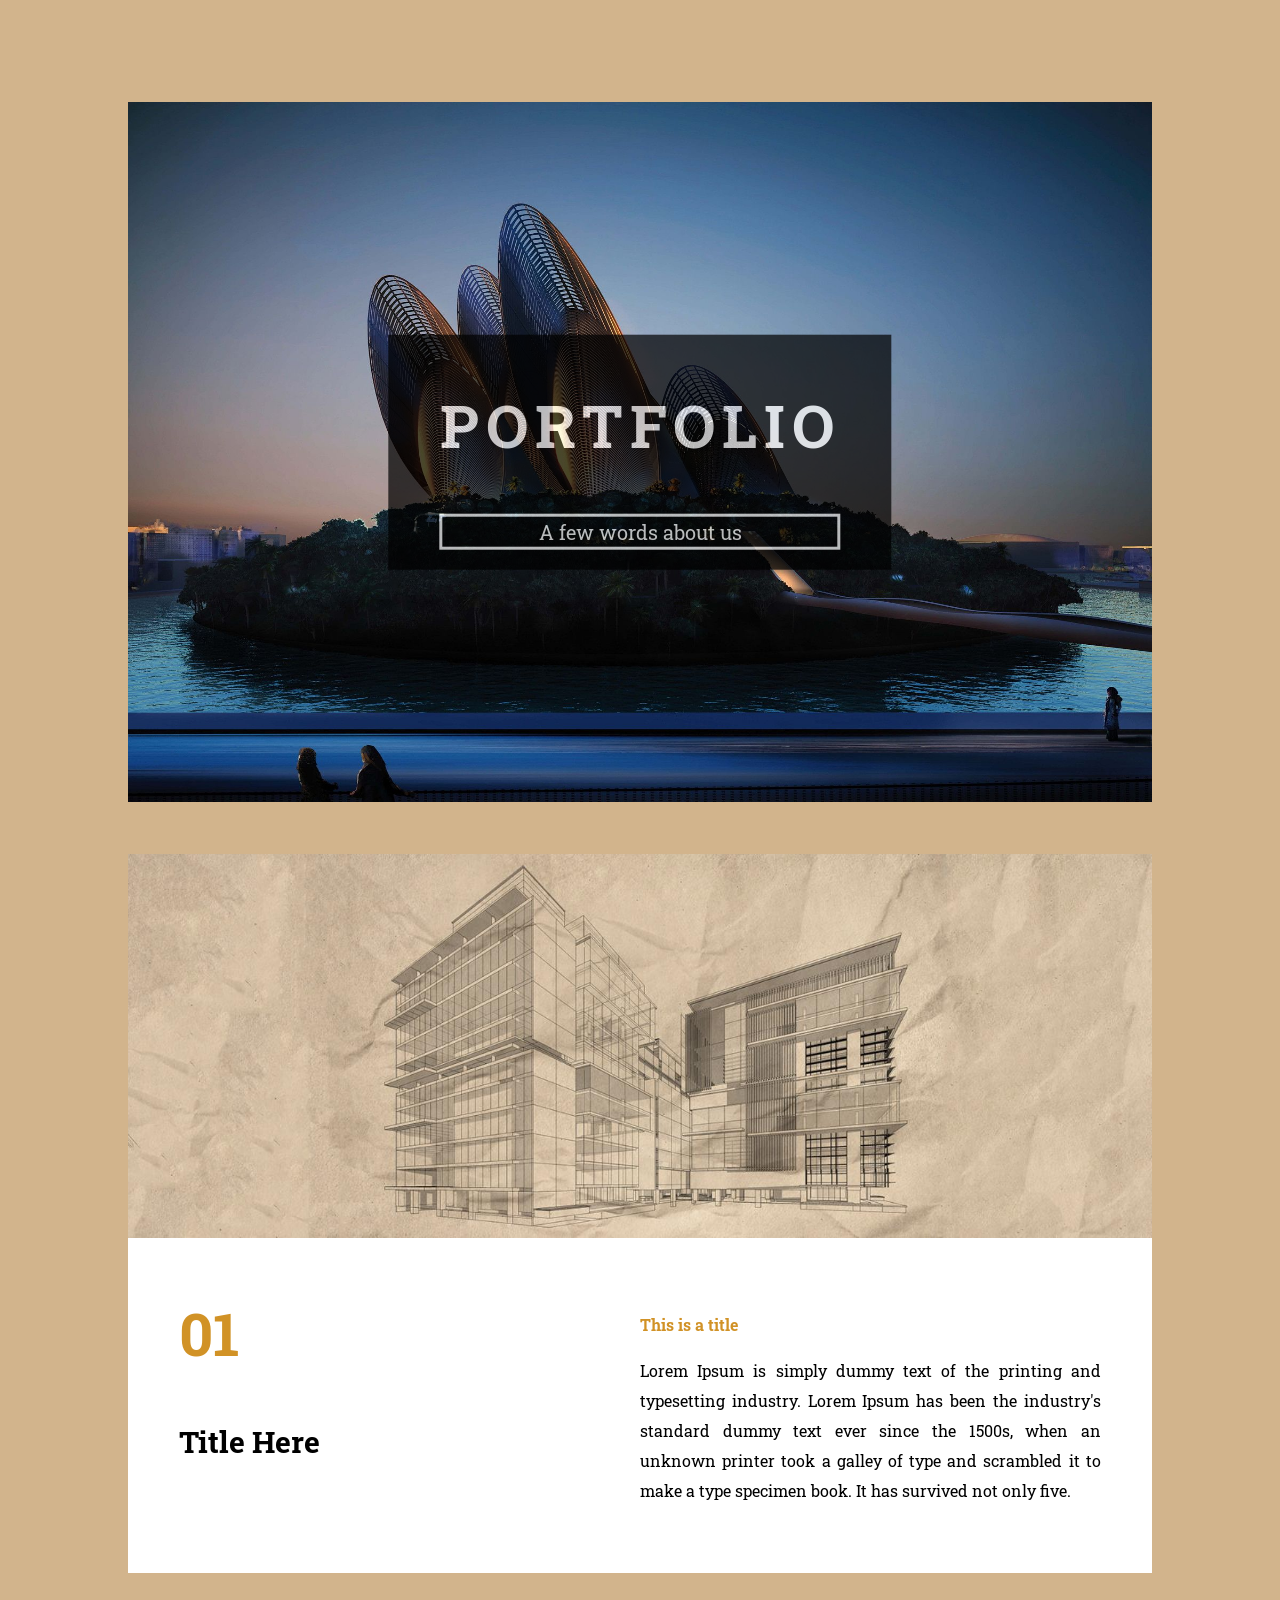
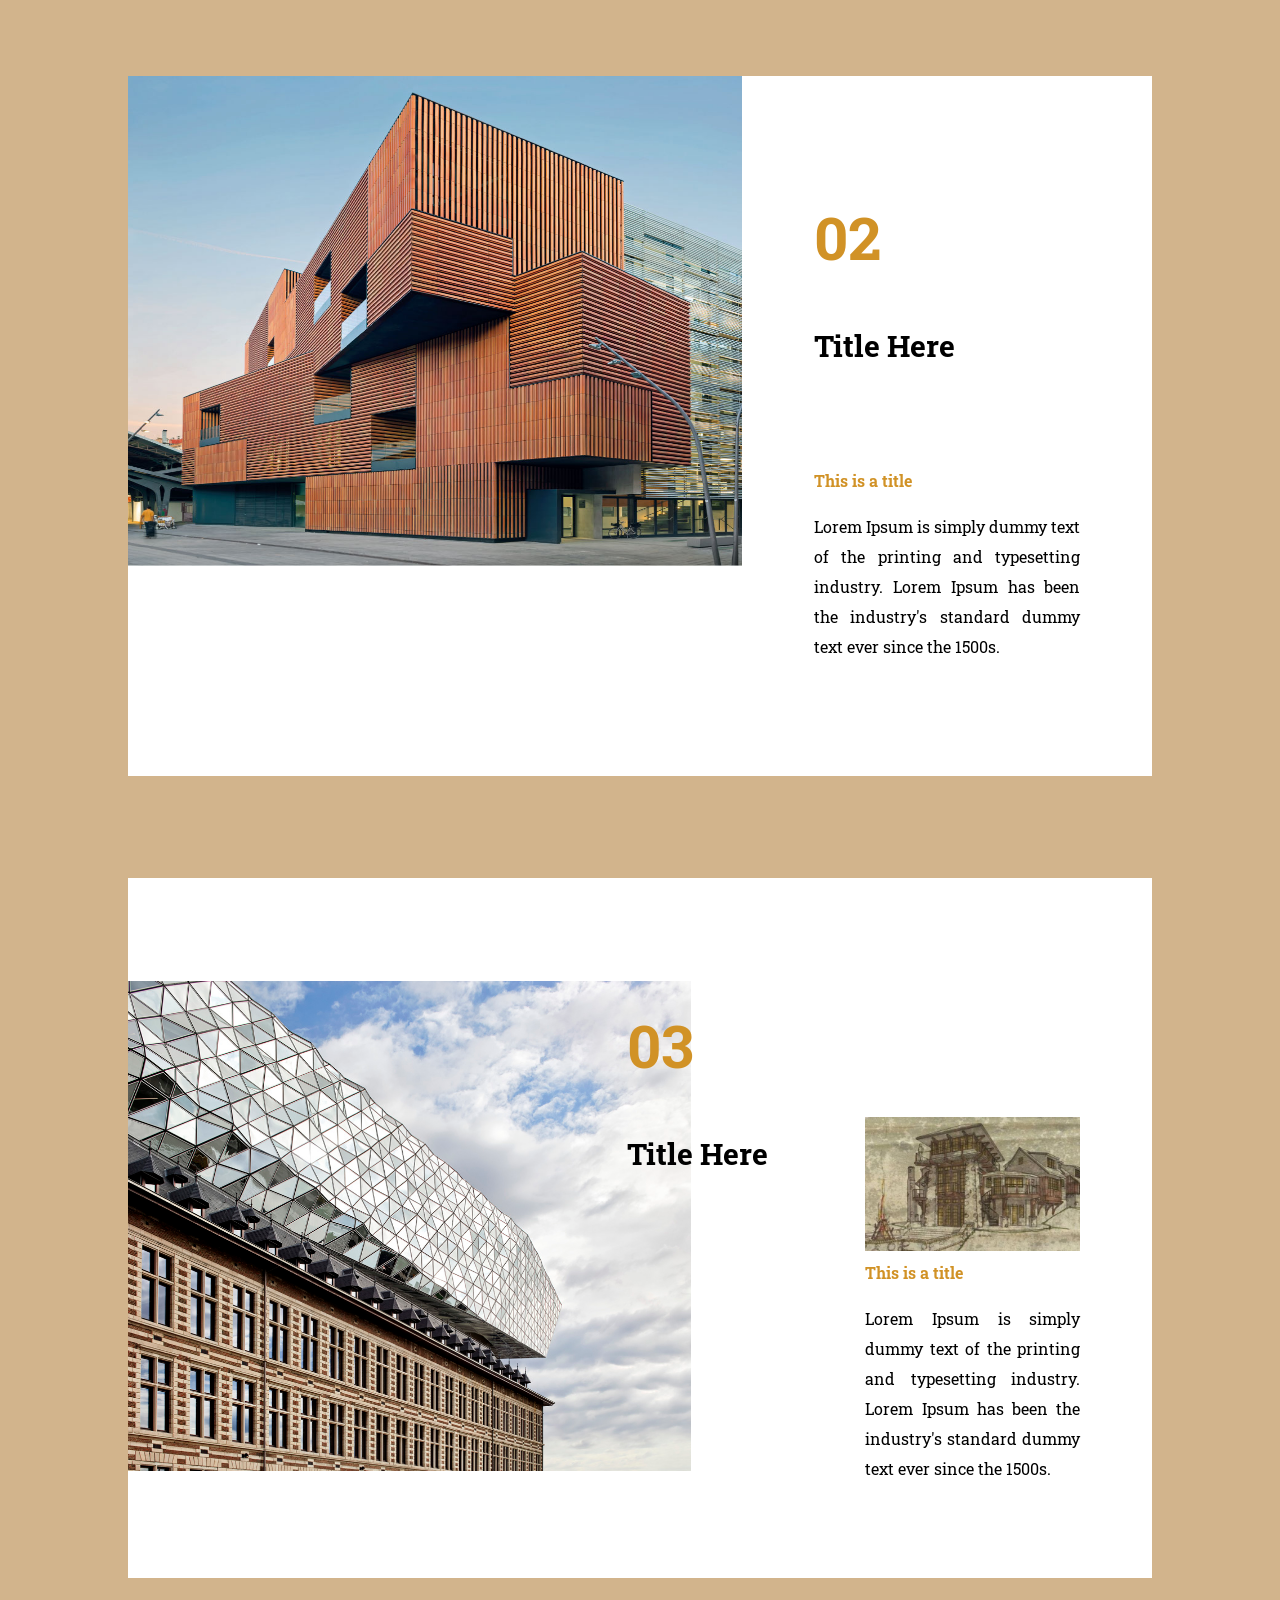
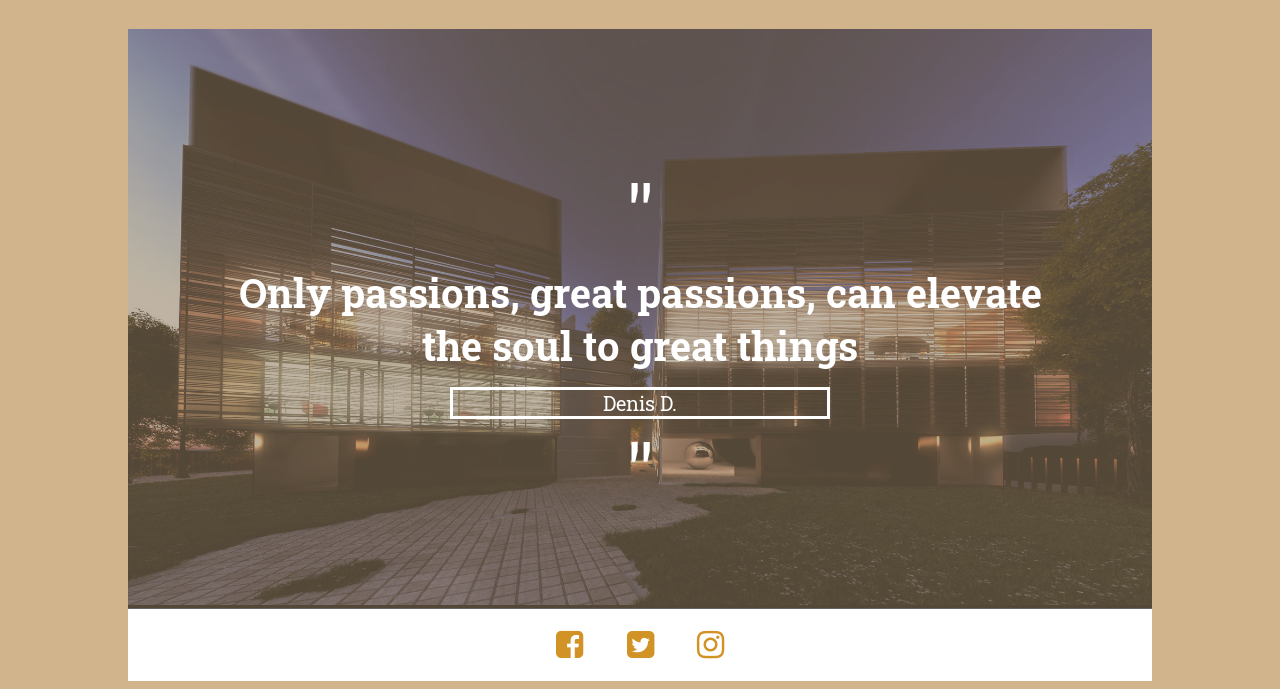
==== Ejercicios/practica/index.html @ f183c360 "Primer commit" ====
<!DOCTYPE html>
<html>
	<head>
		<link rel="stylesheet" href="styles.css">
		<link href="https://fonts.googleapis.com/css?family=Roboto+Slab&display=swap" rel="stylesheet">
		<link rel="stylesheet" href="https://cdnjs.cloudflare.com/ajax/libs/font-awesome/4.7.0/css/font-awesome.min.css">
	</head>
	<body>
		<header>
			<title>Practica</title>
		</header>
		<section>
			<div class="pag" id="secIndex">
				<img src="./img/portada2.jpg"></img>
				<div id="titIndex">
					<h1>PORTFOLIO</h1>
					<p>A few words about us</p>
				</div>
			</div>
			<div class="pag" id="sec2">
				<img src="./img/slice1.jpg"></img>
				<div id="sec2Content">
					<div id="sec2Title">
						<h2>01</h2>
						<h3>Title Here</h3>
					</div>
					<div id="sec2Text">
						<h4>This is a title</h4>
						<p class="contParrafos">Lorem Ipsum is simply dummy text of the printing and typesetting industry. Lorem Ipsum has been the industry's standard dummy text ever since the 1500s, when an unknown printer took a galley of type and scrambled it to make a type specimen book. It has survived not only five. 
						</p>
					</div>
				</div>
			</div>

			<div class="pag" id="sec3">
				<img src="./img/interior.jpg"></img>
				<div id="sec3Content">
					<div id="sec3Title">
						<h2>02</h2>
						<h3>Title Here</h3>
					</div>
					<div id="sec3Text">
						<h4>This is a title</h4>
						<p class="contParrafos">Lorem Ipsum is simply dummy text of the printing and typesetting industry. Lorem Ipsum has been the industry's standard dummy text ever since the 1500s.
						</p>
					</div>
				</div>
			</div>


			<div class="pag" id="sec5">
				<img src="./img/slice4g.jpg"></img>
				<div id="sec5Title">
					<h2>03</h2>
					<h3>Title Here</h3>
				</div>
				<div id="sec5Content">
					<div id="sec5Text">
						<img src="./img/draw.jfif"></img>
						<h4>This is a title</h4>
						<p class="contParrafos">Lorem Ipsum is simply dummy text of the printing and typesetting industry. Lorem Ipsum has been the industry's standard dummy text ever since the 1500s.
						</p>
					</div>
				</div>
			</div>

		</section>
		<footer>	
			<div class="secFooter">
				<div id="imageFotContent">
					<img src="./img/footer.jpg"></img>
				</div>
				<div class="titBottom">
					<span class="bigComillas">"</span>
					<h1>Only passions, great passions, can elevate the soul to great things</h1>
					<span class="subtit">Denis D.</span>
					<br><span class="bigComillas">"</span>
				</div>
				<div id="contentIcons">
					<a href="http://www.google.es"><i class="fa fa-facebook-square fa-2x" aria-hidden="true"></i></a>
					<a href="http://www.google.es"><i class="fa fa-twitter-square fa-2x" aria-hidden="true"></i></a>
					<a href="http://www.google.es"><i class="fa fa-instagram fa-2x" aria-hidden="true"></i></a>
				</div>
			</div>
		</footer>
	</body>

</html>
---- Ejercicios/practica/styles.css ----
body{
	background-color: tan;
	margin-left: 10%;
	margin-right: 10%;
	font-family: 'Roboto Slab';
}

/*
	GENERALES

*/

.pag{
	margin-top: 5%;
	margin-bottom: 5%;
	background-color: white;
	height: 700px;
}

p{
	text-align: justify;
	line-height : 30px;
}

h2{
	color: #d19226;
	font-size: 60px;
}
h3{
	font-size: 30px;
}

h4{
	color: #d19226;
	font-size: 16px;
}

/*
	PORTADA
*/

#secIndex{
	margin-top: 10%;
	position:relative;
}

#titIndex{
	position: absolute;
	z-index: 999;
	text-align: center; 
	background-color: black;      
	padding: 0% 5% 0% 5%;
	opacity: 70%;
	transform: translate(-50%, -50%);
	left:50%;
	top: 50%;
}


#secIndex h1{
	color: white;
	font-size: 60px;
	letter-spacing: 7px;
}

#secIndex p{
	color: white;
	border: 3px solid  white;
	font-size: 20px;
	padding: 0% 2% 0% 2%;
}

#secIndex img{
	height: 100%;
	width: 100%;
}

/*
	PRIMERA PAGINA
*/

#sec2{
	background-color: white;
	height: auto;
}

#sec2 img{
	width: 100%;
	max-width:100%; 

}

#sec2Content{
	display:inline-block;
	padding: 5%;
}

#sec2Content h2{
	margin-top:0px;
}

#sec2Title{
	display:inline-block;
	width: 30%;
}

#sec2Text{
	display:inline-block;
	width: 50%;
	float:right;
}

#titIndex p{
	text-align: center;
}

/*
	SEGUNDA PAGINA
*/

#sec3{
	background-color: white;
	display:inline-block;
	height: ; 
	width: ;
}

#sec3 img{
	width: 60%;	
	height: 70%;
	display:inline-block;
	float:left;
}

#sec3Content{
	box-sizing: border-box;
	display:inline-block;
	width: 40%;
	padding: 7%;
}

#sec3Text{
	padding-top: 20%;
	float:right;
}

/*
	TERCERA PAGINA
*/

#sec5{
	background-color: white;
	display:inline-block;
}

#sec5 img{
	margin-top: 10%;
	width: 55%;	
	height: 70%;
	display:inline-block;
	float:left;
}

#sec5Content{
	box-sizing: border-box;
	display:inline-block;
	width: 45%;
	margin-top: 10%;
	padding: 7% 7% 0% 17%;
}

#sec5Text{
	padding-top: 20%;
	float:right;
	text-align: justify;
}


#sec5Title{
	position: absolute;
	margin-left: 39%;
	margin-top: 6%;
}

#sec5Text img{
	width: 100%;
	height: 20%;
	padding-bottom: 5%;
}

/*
	FOOTER
*/
.secFooter{
	position: relative;
    display: inline-block;
    text-align: center;
}

.secFooter h1{
	margin: 0px;
	font-size: 40px;
	margin-bottom: 1%;
}

.secFooter .titBottom {
	text-align: center;
	color:red;
	color: white;
	font-size: 30px;

	position: absolute;
    z-index: 999;
    margin: 0 auto;
    left: 0;
    right: 0;        
    
    top: 20%;

    padding-left: 10%;
    padding-right: 10%;
}

.bigComillas{
	font-size: 80px;
}

.secFooter .subtit{
	border: 3px solid  white;
	font-size: 20px;
	padding-left: 150px;
	padding-right: 150px;
}

.secFooter img{
	height: 100%;
	width: 100%;
  	opacity: 0.7;
  	filter: alpha(opacity=10)
}

#contentIcons{
	margin-top: -1px;
	padding: 2%;
	background-color: white;
}

#contentIcons a{
	padding: 2%;
	color:#d19226;
}


#imageFotContent{
	background-color: black;
	opacity: 60%;
}
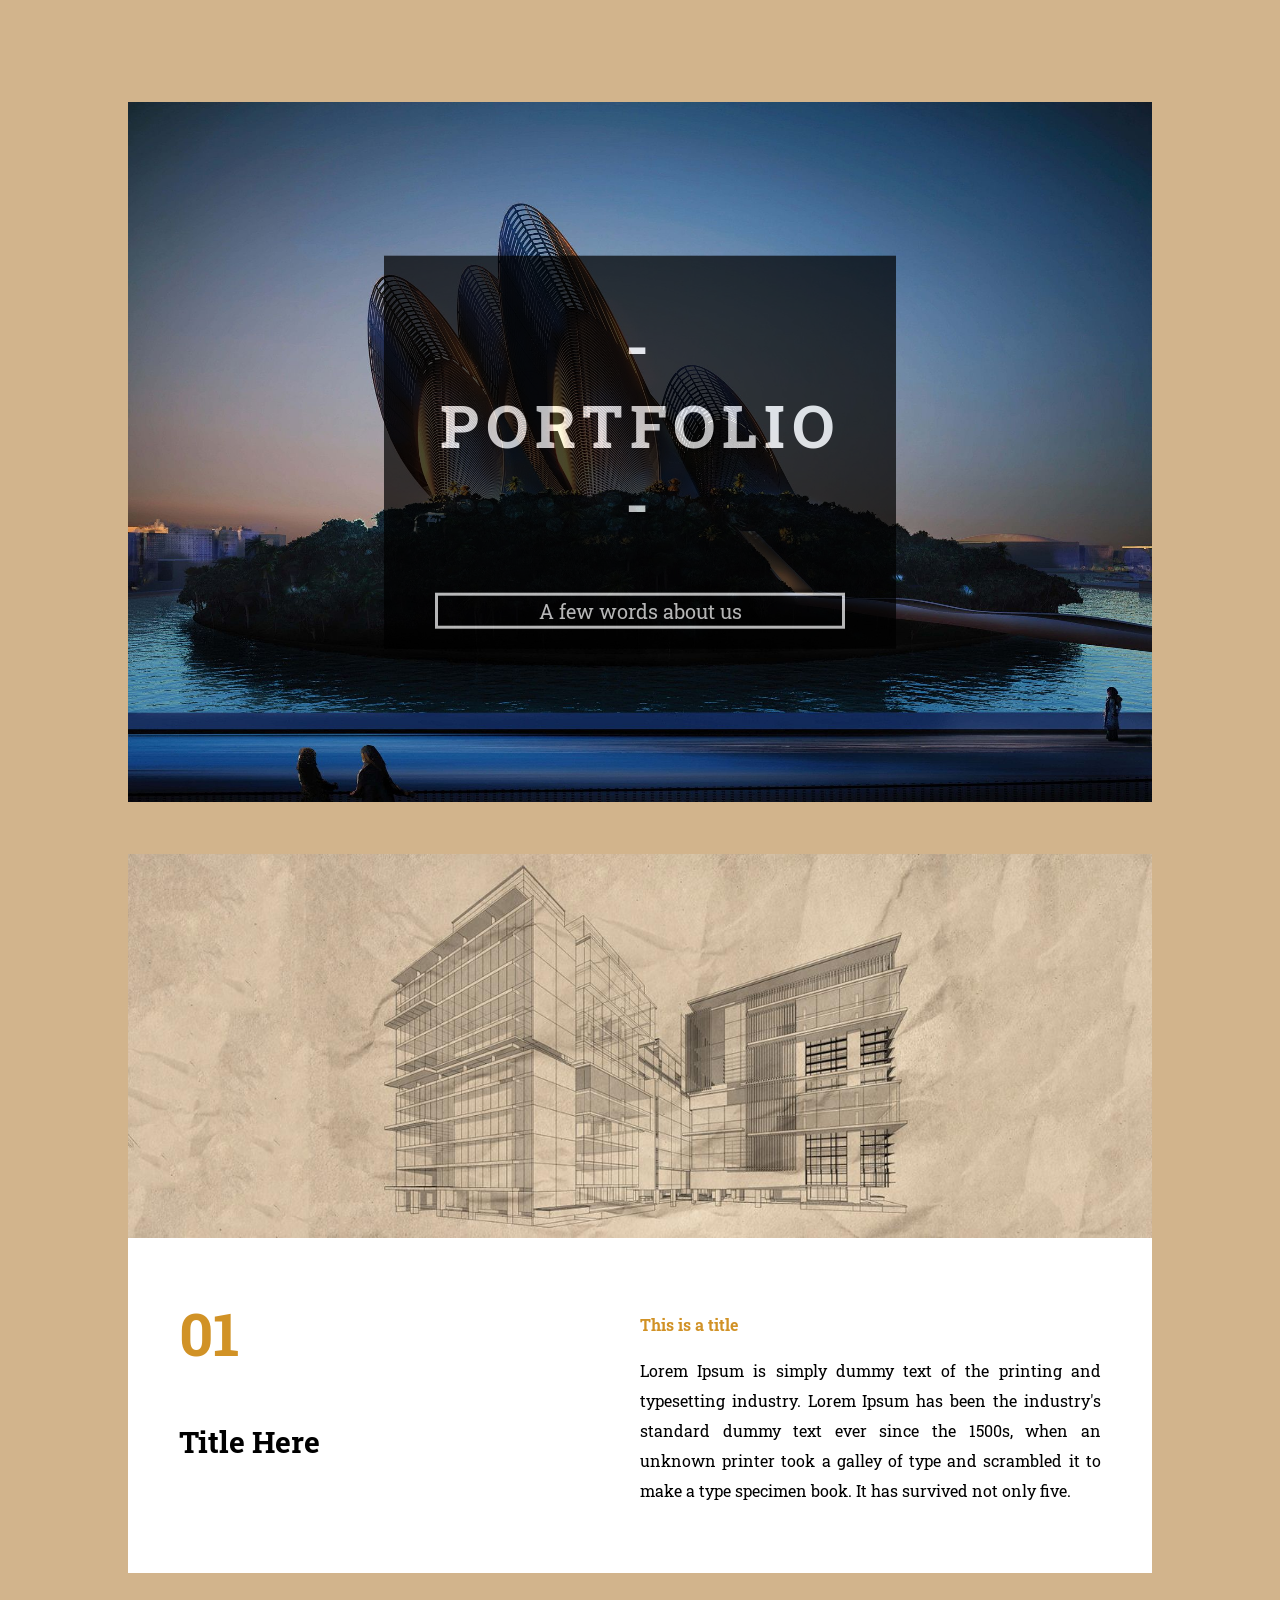
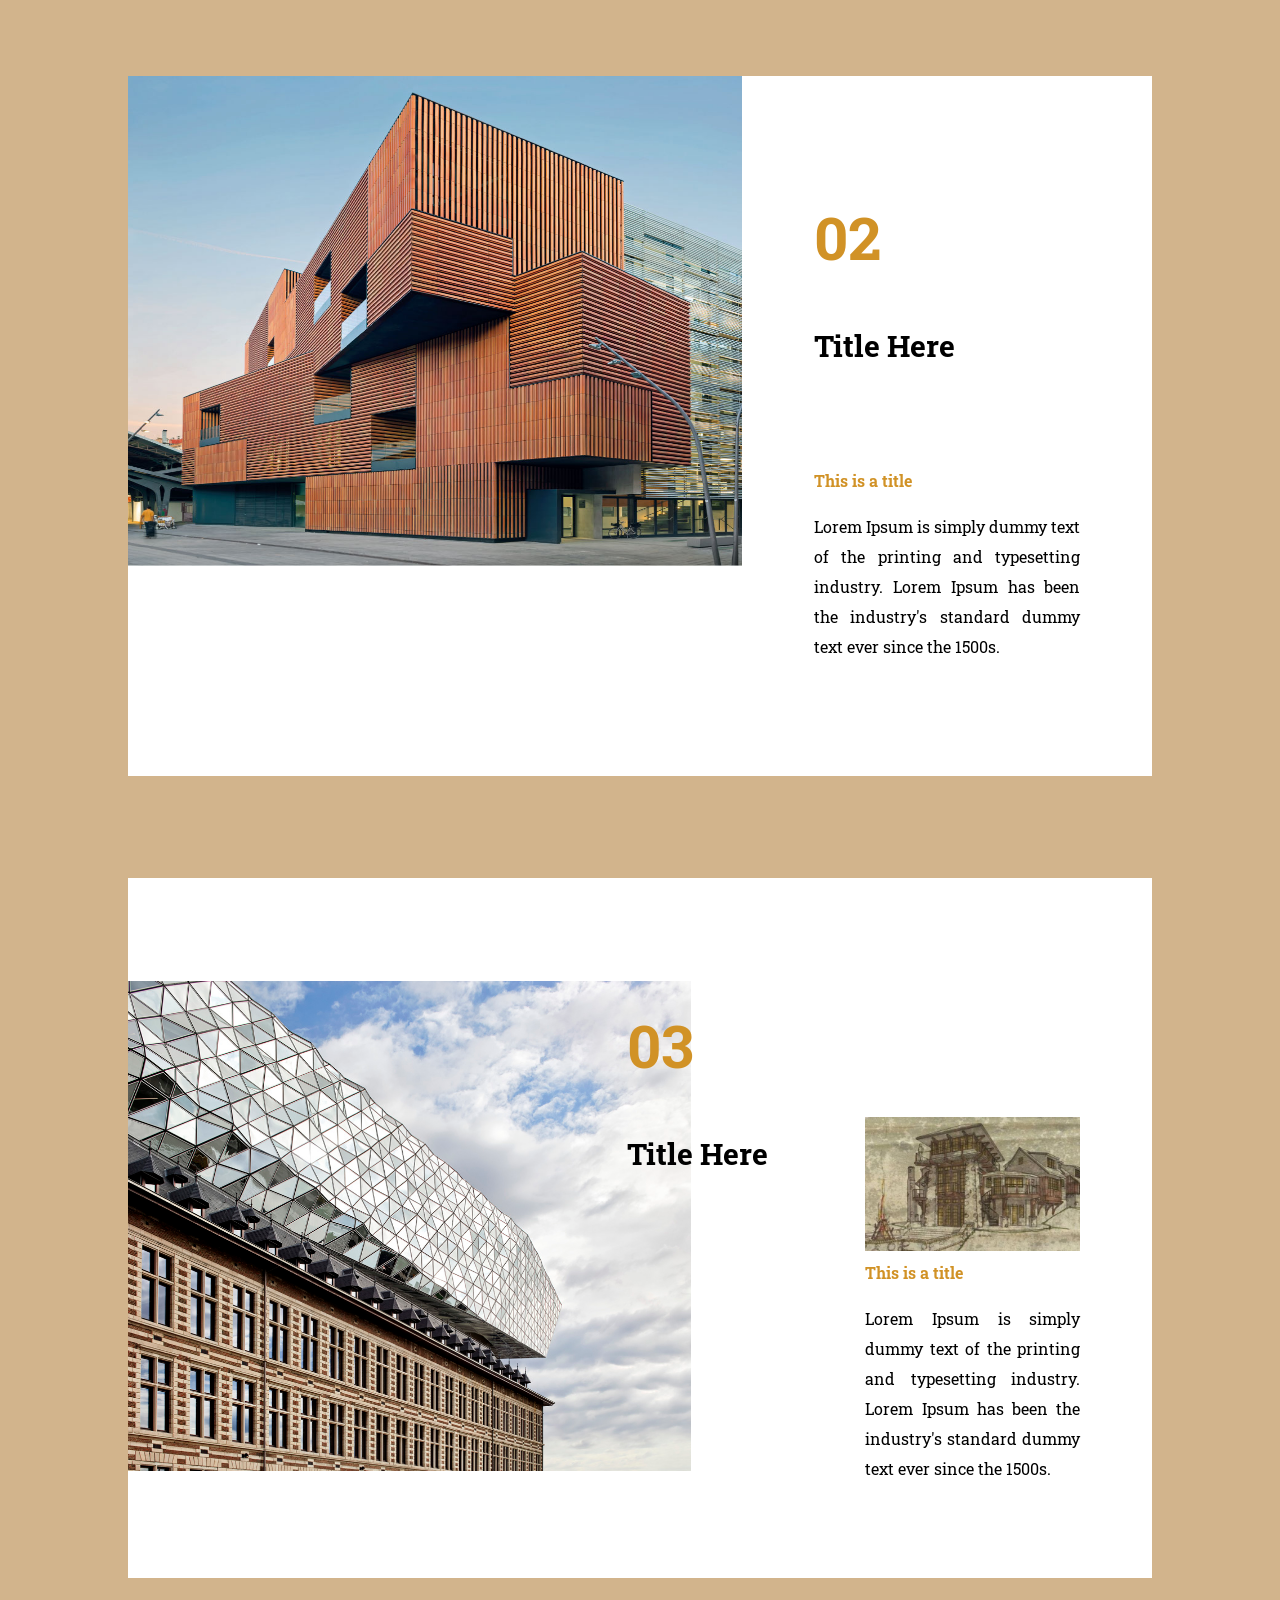
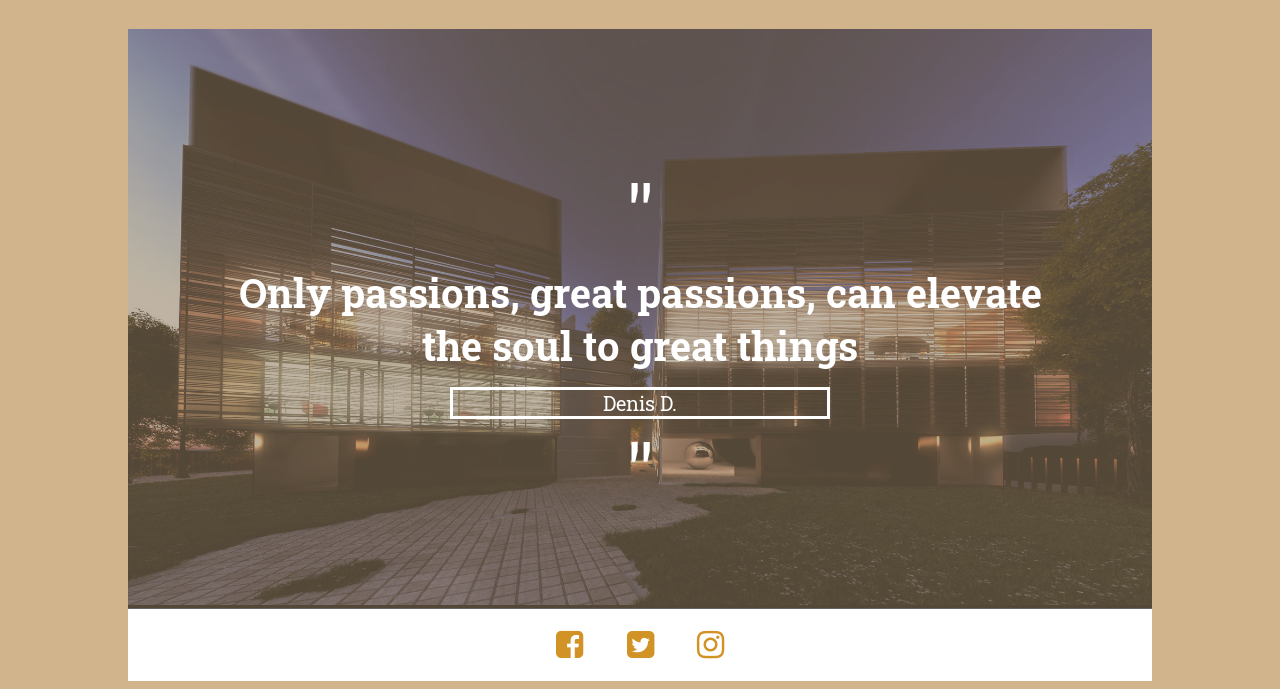
==== commit a8eacfad: "segundo cambio" ====
--- a/Ejercicios/practica/index.html
+++ b/Ejercicios/practica/index.html
@@ -13,7 +13,7 @@
 			<div class="pag" id="secIndex">
 				<img src="./img/portada2.jpg"></img>
 				<div id="titIndex">
-					<h1>PORTFOLIO</h1>
+					<h1> - PORTFOLIO -</h1>
 					<p>A few words about us</p>
 				</div>
 			</div>
